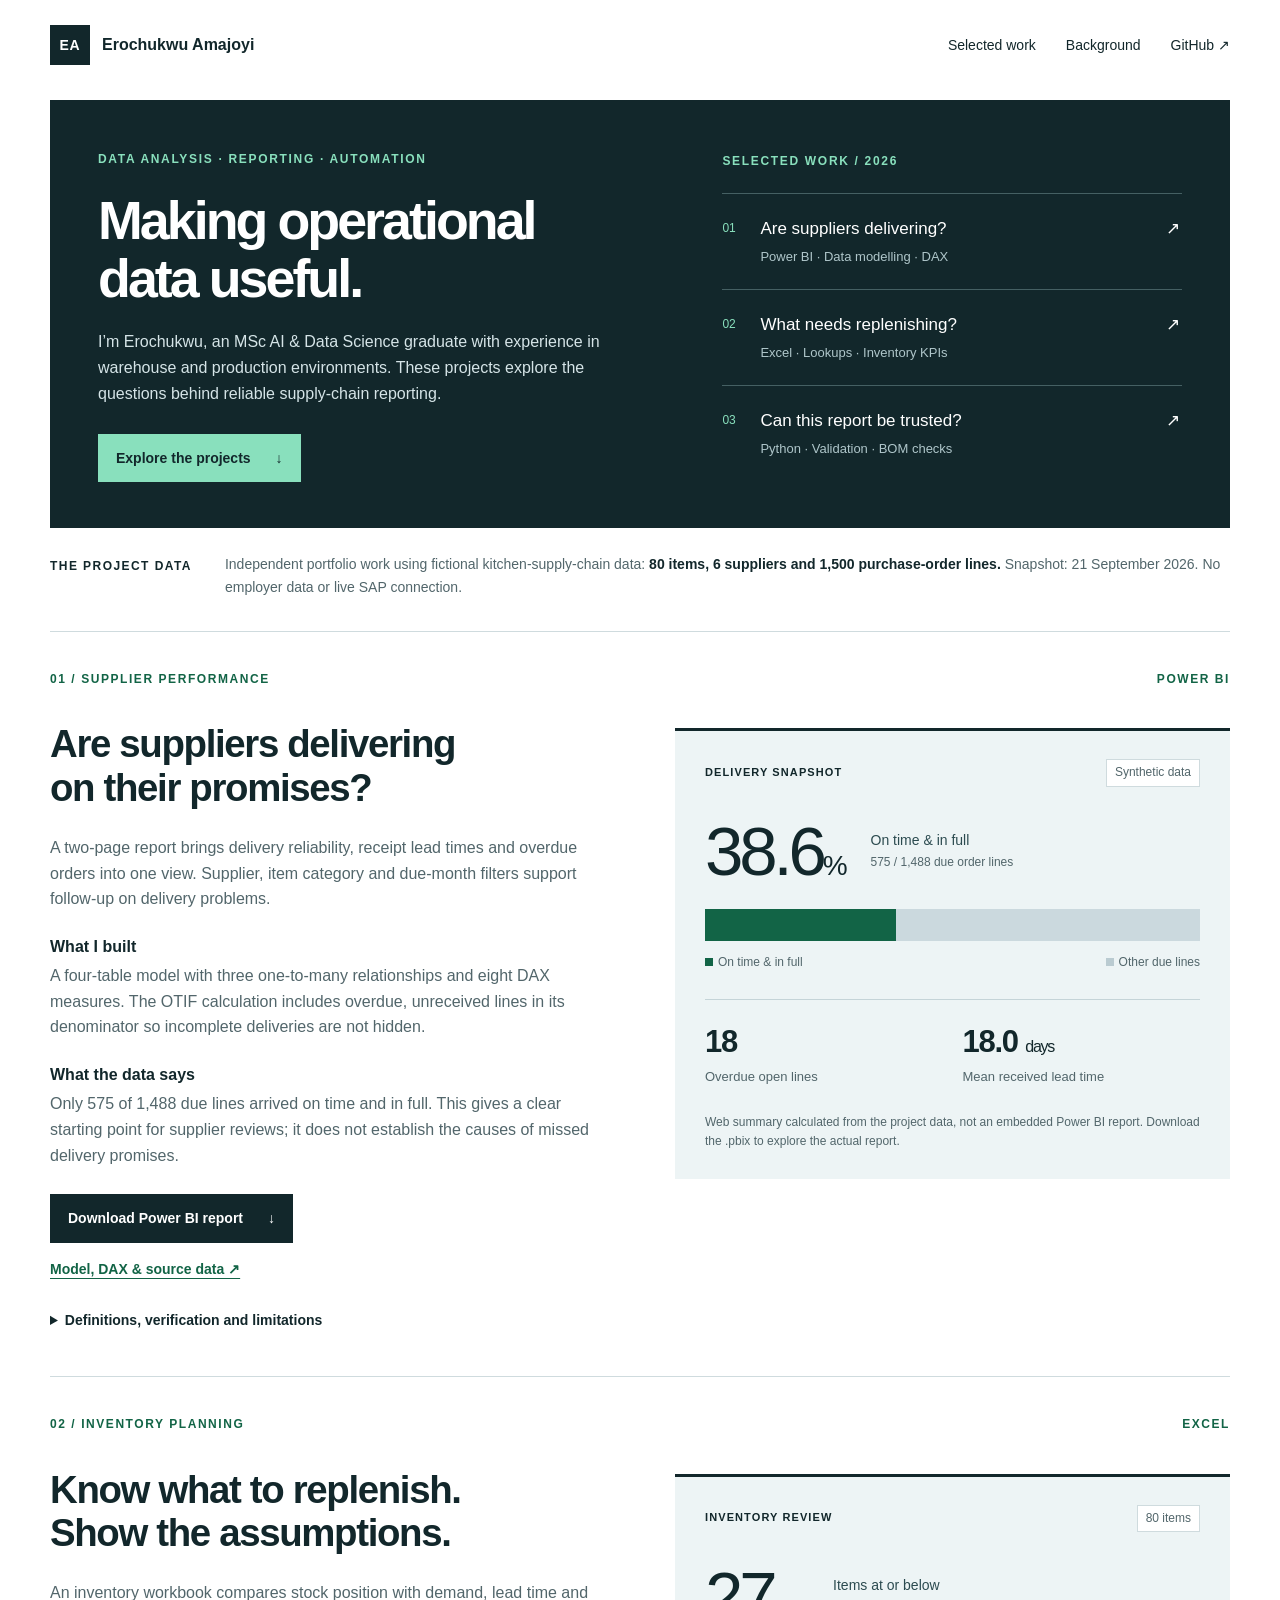
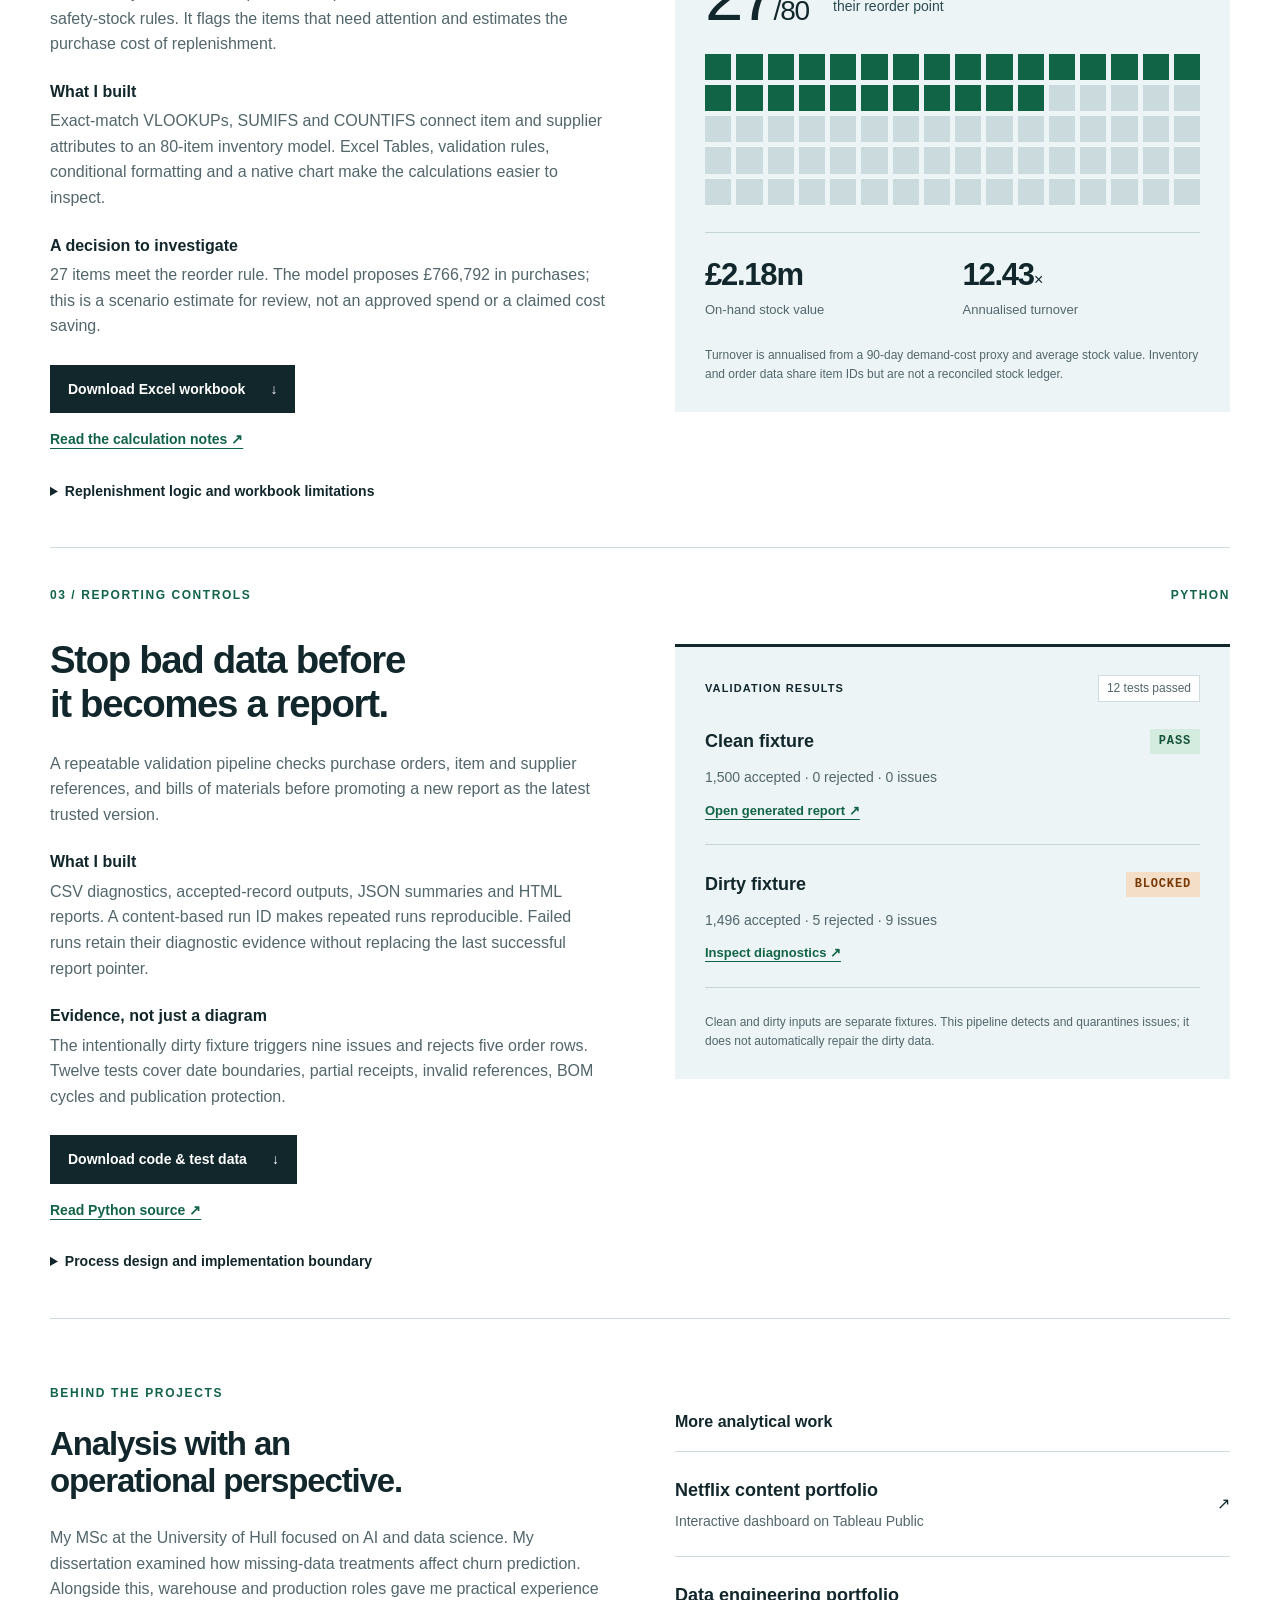
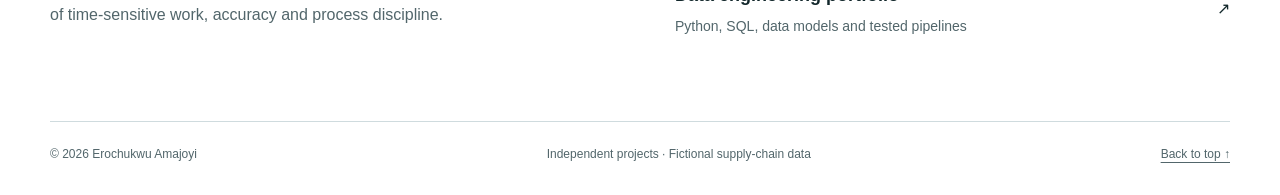
==== index.html @ 73934433 "Publish personal data and automation portfolio" ====
<!doctype html>
<html lang="en">
<head>
<meta charset="utf-8">
<meta name="viewport" content="width=device-width, initial-scale=1">
<title>Erochukwu Amajoyi | Data & Automation Portfolio</title>
<meta name="description" content="Supply-chain analytics projects by Erochukwu Amajoyi: Power BI supplier reporting, Excel inventory planning and tested Python data-quality automation.">
<meta name="theme-color" content="#12272b">
<link rel="icon" type="image/svg+xml" href="data:image/svg+xml,%3Csvg xmlns='http://www.w3.org/2000/svg' viewBox='0 0 32 32'%3E%3Crect width='32' height='32' rx='6' fill='%2312272b'/%3E%3Cpath d='M7 23V16h4v7zm7 0V10h4v13zm7 0V6h4v17z' fill='%2389e0bd'/%3E%3C/svg%3E">
<link rel="stylesheet" href="styles.css">
</head>
<body>
<a class="skip" href="#projects">Skip to projects</a>
<header class="masthead wrap">
  <a class="identity" href="#top" aria-label="Erochukwu Amajoyi home"><span class="monogram">EA</span><span>Erochukwu Amajoyi</span></a>
  <nav aria-label="Main navigation"><a href="#projects">Selected work</a><a href="#background">Background</a><a href="https://github.com/erochukwu-amajoyi/data-engineering-portfolio">GitHub ↗</a></nav>
</header>
<main id="top">
<section class="hero wrap" aria-labelledby="intro-title">
  <div class="hero-copy"><p class="eyebrow">DATA ANALYSIS · REPORTING · AUTOMATION</p>
    <h1 id="intro-title">Making operational<br>data useful.</h1>
    <p class="intro">I’m Erochukwu, an MSc AI &amp; Data Science graduate with experience in warehouse and production environments. These projects explore the questions behind reliable supply-chain reporting.</p>
    <a class="button light" href="#projects">Explore the projects <span aria-hidden="true">↓</span></a>
  </div>
  <aside class="index" aria-label="Portfolio project index">
    <p class="eyebrow">SELECTED WORK / 2026</p>
    <a href="#powerbi"><span class="index-no">01</span><span>Are suppliers delivering?<small>Power BI · Data modelling · DAX</small></span><span aria-hidden="true">↗</span></a>
    <a href="#excel"><span class="index-no">02</span><span>What needs replenishing?<small>Excel · Lookups · Inventory KPIs</small></span><span aria-hidden="true">↗</span></a>
    <a href="#automation"><span class="index-no">03</span><span>Can this report be trusted?<small>Python · Validation · BOM checks</small></span><span aria-hidden="true">↗</span></a>
  </aside>
</section>
<div class="context wrap"><span class="context-label">THE PROJECT DATA</span><p>Independent portfolio work using fictional kitchen-supply-chain data: <strong>80 items, 6 suppliers and 1,500 purchase-order lines.</strong> Snapshot: 21 September 2026. No employer data or live SAP connection.</p></div>
<div id="projects" class="projects wrap">
<section id="powerbi" class="project" aria-labelledby="powerbi-title">
  <div class="section-label"><span>01 / SUPPLIER PERFORMANCE</span><span>POWER BI</span></div>
  <div class="project-grid">
    <div class="project-copy"><h2 id="powerbi-title">Are suppliers delivering<br>on their promises?</h2>
      <p>A two-page report brings delivery reliability, receipt lead times and overdue orders into one view. Supplier, item category and due-month filters support follow-up on delivery problems.</p>
      <h3>What I built</h3><p>A four-table model with three one-to-many relationships and eight DAX measures. The OTIF calculation includes overdue, unreceived lines in its denominator so incomplete deliveries are not hidden.</p>
      <h3>What the data says</h3><p>Only 575 of 1,488 due lines arrived on time and in full. This gives a clear starting point for supplier reviews; it does not establish the causes of missed delivery promises.</p>
      <div class="actions"><a class="button" href="files/Supply_Chain_Performance.pbix" download>Download Power BI report <span>↓</span></a><a class="text-link" href="files/Supply_Chain_Portfolio.zip" download>Model, DAX &amp; source data ↗</a></div>
    </div>
    <div class="evidence-panel">
      <div class="panel-heading"><span class="eyebrow">DELIVERY SNAPSHOT</span><span class="tag">Synthetic data</span></div>
      <div class="main-stat"><strong>38.6<span>%</span></strong><span>On time &amp; in full<br><small>575 / 1,488 due order lines</small></span></div>
      <div class="ratio-bar" role="img" aria-label="575 on-time-in-full lines, 913 other due lines"><span></span></div>
      <div class="legend"><span><i></i>On time &amp; in full</span><span><i class="muted-swatch"></i>Other due lines</span></div>
      <div class="stat-row"><div><strong>18</strong><span>Overdue open lines</span></div><div><strong>18.0 <small>days</small></strong><span>Mean received lead time</span></div></div>
      <p class="panel-note">Web summary calculated from the project data, not an embedded Power BI report. Download the .pbix to explore the actual report.</p>
    </div>
  </div>
  <details><summary>Definitions, verification and limitations</summary><div class="detail-body"><p><strong>OTIF:</strong> order lines due by 21 September 2026, received by their due date, with received quantity at least the ordered quantity, divided by all lines due by that date. This is line-weighted, not value-weighted. The source assumes one receipt record per line.</p><p><strong>Verification:</strong> the supplied Windows validation record reports successful refresh, both report pages rendered, supplier selection and clearing, and the saved report with an embedded data model on 22 September 2026. This packaging review did not repeat native Power BI Desktop testing on the Mac.</p><p><strong>Refresh:</strong> the included PBIP source uses a local DataFolder parameter. Point it to the extracted clean-data folder before refreshing. There is no deployed Power BI Service report or scheduled cloud refresh.</p></div></details>
</section>
<section id="excel" class="project" aria-labelledby="excel-title">
  <div class="section-label"><span>02 / INVENTORY PLANNING</span><span>EXCEL</span></div>
  <div class="project-grid">
    <div class="project-copy"><h2 id="excel-title">Know what to replenish.<br>Show the assumptions.</h2>
      <p>An inventory workbook compares stock position with demand, lead time and safety-stock rules. It flags the items that need attention and estimates the purchase cost of replenishment.</p>
      <h3>What I built</h3><p>Exact-match VLOOKUPs, SUMIFS and COUNTIFS connect item and supplier attributes to an 80-item inventory model. Excel Tables, validation rules, conditional formatting and a native chart make the calculations easier to inspect.</p>
      <h3>A decision to investigate</h3><p>27 items meet the reorder rule. The model proposes £766,792 in purchases; this is a scenario estimate for review, not an approved spend or a claimed cost saving.</p>
      <div class="actions"><a class="button" href="files/Inventory_Health.xlsx" download>Download Excel workbook <span>↓</span></a><a class="text-link" href="files/project-readme.txt">Read the calculation notes ↗</a></div>
    </div>
    <div class="evidence-panel inventory-panel">
      <div class="panel-heading"><span class="eyebrow">INVENTORY REVIEW</span><span class="tag">80 items</span></div>
      <div class="main-stat"><strong>27<span>/80</span></strong><span>Items at or below<br>their reorder point</span></div>
      <div class="item-grid" role="img" aria-label="27 of 80 items meet the reorder rule"></div>
      <div class="stat-row"><div><strong>£2.18m</strong><span>On-hand stock value</span></div><div><strong>12.43<small>×</small></strong><span>Annualised turnover</span></div></div>
      <p class="panel-note">Turnover is annualised from a 90-day demand-cost proxy and average stock value. Inventory and order data share item IDs but are not a reconciled stock ledger.</p>
    </div>
  </div>
  <details><summary>Replenishment logic and workbook limitations</summary><div class="detail-body"><p>Stock position = on hand − allocated + on order. Daily demand = trailing 90-day demand ÷ 90. The reorder point covers lead time plus safety days; the target also covers the review cycle. An order is proposed only when stock position is at or below the reorder point.</p><p>The model does not include minimum order quantities, pack sizes, on-order arrival timing or seasonality. Formula summaries are used, not a verified native PivotTable. The workbook is designed for the supplied 80-item fixture; adding items requires extending dependent ranges and checking calculations. Cached formula values and chart structure were checked; native Excel recalculation was not verified during packaging.</p></div></details>
</section>
<section id="automation" class="project" aria-labelledby="automation-title">
  <div class="section-label"><span>03 / REPORTING CONTROLS</span><span>PYTHON</span></div>
  <div class="project-grid">
    <div class="project-copy"><h2 id="automation-title">Stop bad data before<br>it becomes a report.</h2>
      <p>A repeatable validation pipeline checks purchase orders, item and supplier references, and bills of materials before promoting a new report as the latest trusted version.</p>
      <h3>What I built</h3><p>CSV diagnostics, accepted-record outputs, JSON summaries and HTML reports. A content-based run ID makes repeated runs reproducible. Failed runs retain their diagnostic evidence without replacing the last successful report pointer.</p>
      <h3>Evidence, not just a diagram</h3><p>The intentionally dirty fixture triggers nine issues and rejects five order rows. Twelve tests cover date boundaries, partial receipts, invalid references, BOM cycles and publication protection.</p>
      <div class="actions"><a class="button" href="files/Supply_Chain_Portfolio.zip" download>Download code &amp; test data <span>↓</span></a><a class="text-link" href="files/pipeline.py">Read Python source ↗</a></div>
    </div>
    <div class="evidence-panel automation-panel">
      <div class="panel-heading"><span class="eyebrow">VALIDATION RESULTS</span><span class="tag">12 tests passed</span></div>
      <div class="run"><div><span class="run-title">Clean fixture</span><span class="status pass">PASS</span></div><p>1,500 accepted · 0 rejected · 0 issues</p><a href="files/clean-report.html">Open generated report ↗</a></div>
      <div class="run"><div><span class="run-title">Dirty fixture</span><span class="status blocked">BLOCKED</span></div><p>1,496 accepted · 5 rejected · 9 issues</p><a href="files/blocked-report.html">Inspect diagnostics ↗</a></div>
      <p class="panel-note">Clean and dirty inputs are separate fixtures. This pipeline detects and quarantines issues; it does not automatically repair the dirty data.</p>
    </div>
  </div>
  <details><summary>Process design and implementation boundary</summary><div class="detail-body"><p><strong>Manual process being modelled:</strong> export → copy and paste → reconcile → prepare report → email. The proposed workflow validates the export first, records failures, then makes successful outputs available for approved delivery.</p><p><strong>Implemented:</strong> a local Python pipeline, data checks and tests. <strong>Proposed:</strong> a Power Automate delivery flow. There is no live flow, scheduler, email integration or SAP connection, and no measured time-saving claim. ERP/MRP familiarity here means working with simulated purchase-order, item, supplier and BOM structures.</p><p>Run the tests after extracting the project: <code>python -m unittest discover -s 03_Automation -v</code>. See the project README for the clean and dirty pipeline commands.</p></div></details>
</section>
</div>
<section id="background" class="background wrap" aria-labelledby="background-title">
  <div><p class="eyebrow">BEHIND THE PROJECTS</p><h2 id="background-title">Analysis with an<br>operational perspective.</h2><p>My MSc at the University of Hull focused on AI and data science. My dissertation examined how missing-data treatments affect churn prediction. Alongside this, warehouse and production roles gave me practical experience of time-sensitive work, accuracy and process discipline.</p></div>
  <div class="more-work"><h3>More analytical work</h3><a href="https://public.tableau.com/app/profile/erochukwu.amajoyi/viz/NetflixPortfolioDashboard/NetflixContentPortfolio"><span><strong>Netflix content portfolio</strong><small>Interactive dashboard on Tableau Public</small></span><span aria-hidden="true">↗</span></a><a href="https://github.com/erochukwu-amajoyi/data-engineering-portfolio"><span><strong>Data engineering portfolio</strong><small>Python, SQL, data models and tested pipelines</small></span><span aria-hidden="true">↗</span></a></div>
</section>
</main>
<footer class="wrap"><span>© 2026 Erochukwu Amajoyi</span><span>Independent projects · Fictional supply-chain data</span><a href="#top">Back to top ↑</a></footer>
<script>const grid=document.querySelector('.item-grid');for(let i=0;i<80;i++){const cell=document.createElement('span');if(i<27)cell.className='reorder';grid.append(cell);}</script>
</body>
</html>
---- styles.css ----
:root{color-scheme:light;--ink:#12272b;--muted:#52666b;--green:#126446;--mint:#89e0bd;--line:#cfdbde;--pale:#edf4f5;--white:#fff}
*{box-sizing:border-box}html{scroll-behavior:smooth;scroll-padding-top:2rem}body{margin:0;color:var(--ink);font:16px/1.6 -apple-system,BlinkMacSystemFont,"Segoe UI",Arial,sans-serif;background:#fff}a{color:inherit;text-underline-offset:4px}a:hover{text-decoration-thickness:2px}a:focus-visible,summary:focus-visible{outline:3px solid #bd5c1e;outline-offset:5px}.wrap{width:min(1180px,calc(100% - 64px));margin-inline:auto}.skip{position:absolute;top:-100px;left:20px;background:#fff;padding:12px;z-index:20}.skip:focus{top:12px}.masthead{display:flex;align-items:center;justify-content:space-between;gap:24px;padding-block:25px}.identity{display:flex;align-items:center;gap:12px;font-weight:650;text-decoration:none}.monogram{display:grid;place-items:center;width:40px;height:40px;background:var(--ink);color:#fff;font-size:14px;letter-spacing:.05em}.masthead nav{display:flex;gap:30px;font-size:14px}.masthead nav a{text-decoration:none}.hero{display:grid;grid-template-columns:1.15fr 1fr;background:var(--ink);color:white;gap:40px;padding:50px 48px 46px;margin-top:10px}.eyebrow{font-size:12px;letter-spacing:.14em;font-weight:650;margin:0 0 22px}.hero .eyebrow{color:var(--mint)}h1{font-weight:550;letter-spacing:-.055em;font-size:clamp(38px,4.2vw,57px);line-height:1.08;margin:0 0 22px}h2{font-weight:550;font-size:clamp(29px,3vw,39px);line-height:1.14;letter-spacing:-.035em;margin:0 0 25px}h3{font-size:16px;line-height:1.4;margin:24px 0 5px}p{margin:0 0 16px}.intro{max-width:535px;color:#d5e4e7;margin-bottom:28px}.button{display:inline-flex;align-items:center;justify-content:space-between;gap:25px;background:var(--ink);color:#fff;border:1px solid var(--ink);padding:12px 17px;font-size:14px;font-weight:600;text-decoration:none}.button:hover{background:#245044}.button.light{background:var(--mint);border-color:var(--mint);color:var(--ink)}.button.light:hover{background:#b6f0d8}.index{align-self:center;padding-left:26px}.index a{display:grid;grid-template-columns:28px 1fr 16px;gap:10px;padding:21px 0;border-top:1px solid #456063;text-decoration:none;font-size:17px}.index small{display:block;color:#afc6ca;font-size:13px;margin-top:5px}.index-no{font-size:12px;color:var(--mint);margin-top:4px}.context{display:flex;gap:33px;padding:25px 0 33px;border-bottom:1px solid var(--line)}.context-label{font-size:12px;letter-spacing:.12em;white-space:nowrap;font-weight:700;padding-top:4px}.context p{font-size:14px;color:var(--muted);margin:0}.context strong{font-weight:600;color:var(--ink)}.project{padding:38px 0 45px;border-bottom:1px solid var(--line);scroll-margin-top:20px}.section-label{display:flex;justify-content:space-between;font-size:12px;font-weight:650;letter-spacing:.13em;color:var(--green);margin-bottom:33px}.project-grid{display:grid;grid-template-columns:1fr 1fr;gap:70px}.project-copy>p{color:var(--muted)}.actions{display:flex;align-items:flex-start;flex-direction:column;gap:15px;margin-top:26px}.text-link{font-size:14px;color:var(--green);font-weight:600}.evidence-panel{align-self:start;background:var(--pale);padding:28px 30px;margin-top:6px;border-top:3px solid var(--ink)}.panel-heading{display:flex;justify-content:space-between;align-items:center;gap:15px}.panel-heading .eyebrow{font-size:11px;letter-spacing:.1em;margin:0}.tag{font-size:12px;white-space:nowrap;background:#fff;border:1px solid var(--line);padding:3px 8px;color:var(--muted)}.main-stat{display:flex;align-items:center;gap:24px;margin:30px 0 23px}.main-stat>strong{font-size:69px;line-height:1;font-weight:500;letter-spacing:-.06em;white-space:nowrap}.main-stat>strong>span{font-size:28px;letter-spacing:-.04em}.main-stat>span{font-size:14px;line-height:1.5;color:#2c4b50}.main-stat small{font-size:12px;color:var(--muted)}.ratio-bar{height:32px;background:#cbd9de}.ratio-bar span{display:block;height:100%;width:38.64247311827957%;background:var(--green)}.legend{display:flex;justify-content:space-between;font-size:12px;gap:10px;margin-top:12px;color:var(--muted)}.legend i{display:inline-block;width:8px;height:8px;background:var(--green);margin-right:5px}.legend .muted-swatch{background:#bacbd1}.stat-row{display:grid;grid-template-columns:1fr 1fr;gap:20px;border-top:1px solid #c5d4d8;padding-top:23px;margin-top:27px}.stat-row strong{display:block;font-size:31px;line-height:1.2;font-weight:550;letter-spacing:-.04em}.stat-row strong small{font-size:16px;font-weight:450}.stat-row span{font-size:13px;color:var(--muted);display:block;margin-top:7px}.panel-note{font-size:12px;line-height:1.6;color:var(--muted);margin:25px 0 0}.item-grid{display:grid;grid-template-columns:repeat(16,1fr);gap:5px}.item-grid span{aspect-ratio:1;background:#cadadd}.item-grid span.reorder{background:var(--green)}details{margin-top:29px;font-size:14px;color:var(--muted)}summary{cursor:pointer;color:var(--ink);font-weight:600;width:fit-content}.detail-body{padding:18px 22px 0;border-left:2px solid var(--line);margin-top:15px;max-width:960px}.detail-body p:last-child{margin-bottom:0}.run{padding:25px 0 22px;border-bottom:1px solid #c5d4d8}.run>div{display:flex;align-items:center;justify-content:space-between;gap:12px}.run-title{font-size:18px;font-weight:600}.status{font:600 12px/1.6 ui-monospace,SFMono-Regular,Consolas,monospace;padding:3px 9px;letter-spacing:.07em}.pass{background:#d4ebdf;color:#15543a}.blocked{background:#f4dec8;color:#773905}.run p{font-size:14px;color:var(--muted);margin:10px 0 8px}.run a{font-size:13px;font-weight:600;color:var(--green)}code{font:13px/1.6 ui-monospace,SFMono-Regular,Consolas,monospace;overflow-wrap:anywhere}.background{display:grid;grid-template-columns:1fr 1fr;gap:70px;padding-top:65px;padding-bottom:60px}.background h2{font-size:33px}.background p:not(.eyebrow){color:var(--muted)}.background .eyebrow{color:var(--green)}.more-work{padding-top:27px}.more-work h3{margin:0 0 18px}.more-work a{display:flex;align-items:center;justify-content:space-between;gap:20px;border-top:1px solid var(--line);padding:24px 0;text-decoration:none}.more-work strong{font-size:18px;font-weight:600}.more-work small{display:block;font-size:14px;color:var(--muted);margin-top:5px}footer{border-top:1px solid var(--line);padding:23px 0 30px;display:flex;justify-content:space-between;gap:18px;font-size:12px;color:var(--muted)}
@media(max-width:1000px){.hero{padding:36px 30px;gap:28px}.index{padding-left:0}.project-grid,.background{gap:35px}.evidence-panel{padding:24px}.main-stat{gap:16px;flex-wrap:wrap}.main-stat>strong{font-size:62px}.panel-heading{flex-wrap:wrap}}
@media(max-width:720px){.wrap{width:calc(100% - 36px)}.masthead{padding-block:18px;flex-wrap:wrap}.masthead nav{gap:23px;font-size:13px}.hero{grid-template-columns:1fr;padding:31px 24px;gap:35px}.hero h1{font-size:42px}.index a{padding:18px 0}.context{display:block;padding:23px 0}.context-label{display:block;margin-bottom:10px}.project{padding-block:29px 34px}.section-label{font-size:10px;margin-bottom:25px;gap:15px}.project-grid,.background{grid-template-columns:1fr;gap:30px}.project h2{font-size:34px}.evidence-panel{margin-top:0;padding:25px}.main-stat{flex-wrap:nowrap;gap:20px}.main-stat>strong{font-size:61px}.main-stat>span{font-size:13px}.panel-heading .eyebrow{font-size:10px}.background{padding-block:40px;gap:12px}.more-work{padding-top:0}.background h2{font-size:31px}footer{flex-direction:column;gap:10px}.legend{font-size:11px}.button{max-width:100%}.item-grid{gap:4px}}
@media(prefers-reduced-motion:reduce){html{scroll-behavior:auto}}
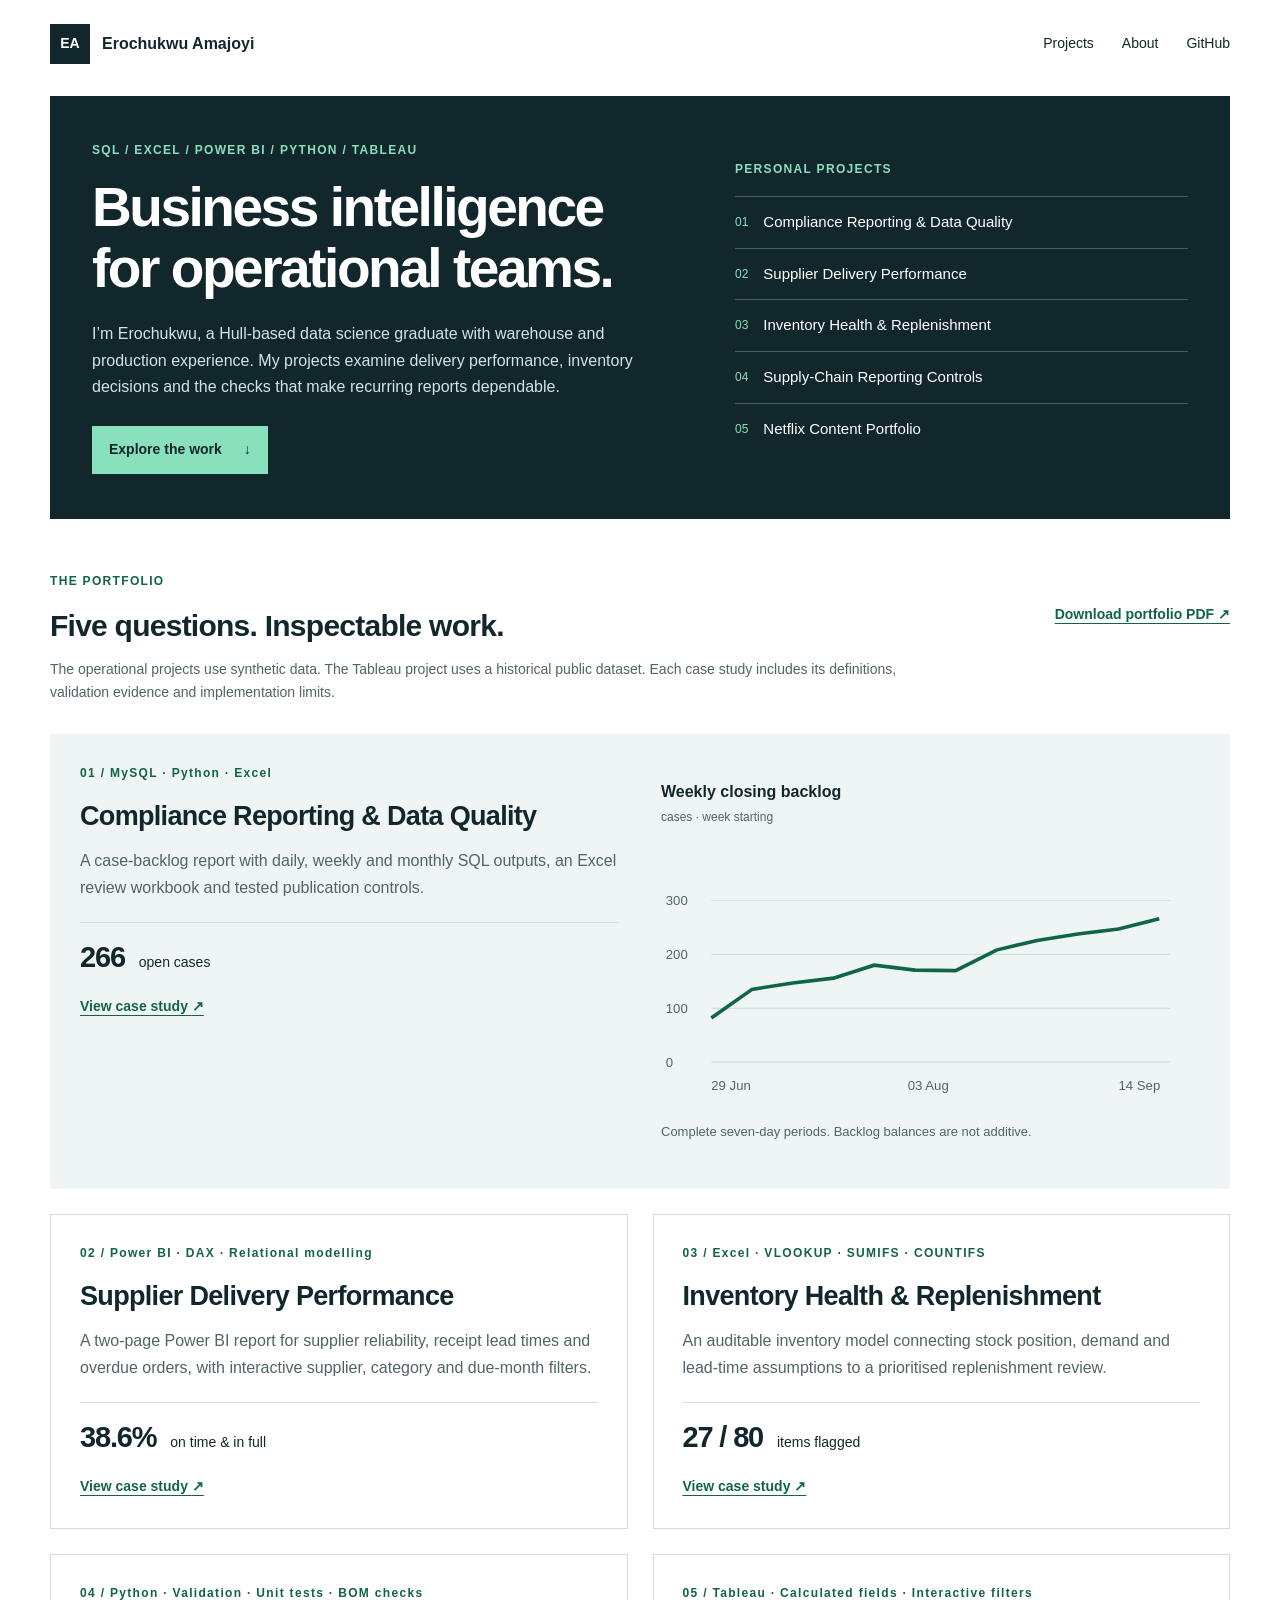
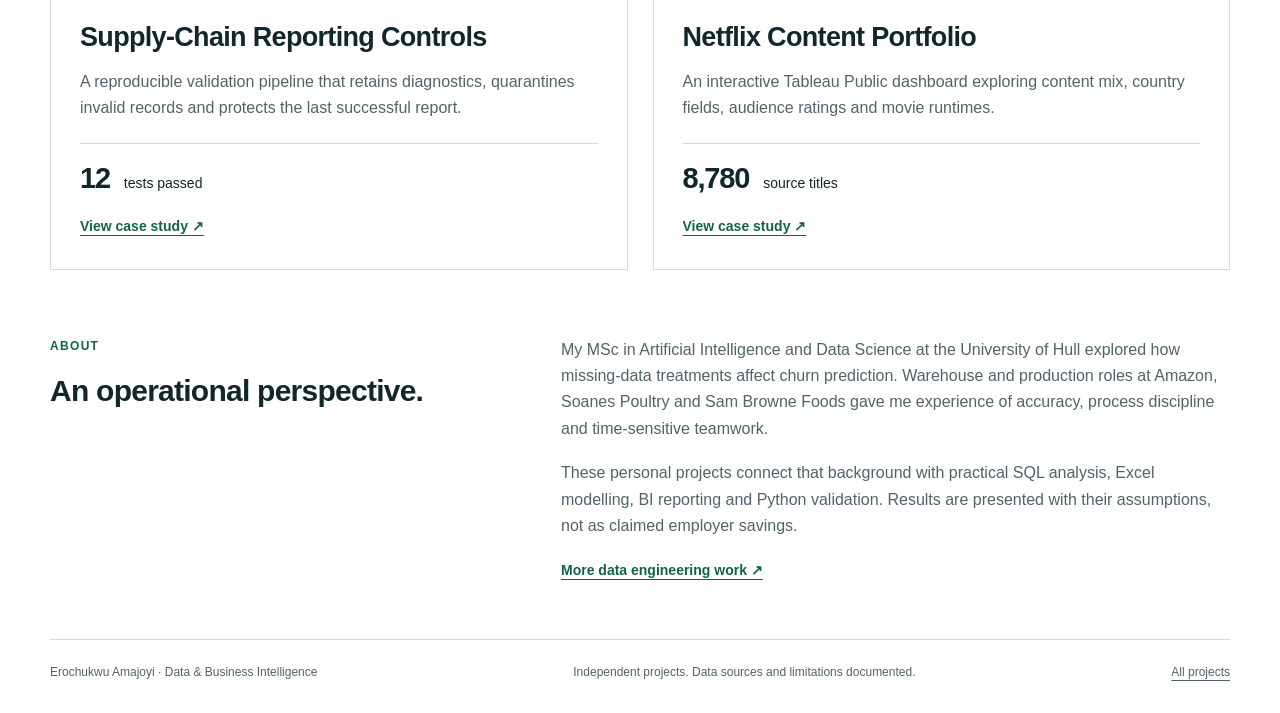
==== commit 7a19723a: "Publish polished BI case studies and verified project downloads" ====
--- a/index.html
+++ b/index.html
@@ -1,100 +1 @@
-<!doctype html>
-<html lang="en">
-<head>
-<meta charset="utf-8">
-<meta name="viewport" content="width=device-width, initial-scale=1">
-<title>Erochukwu Amajoyi | Data & Automation Portfolio</title>
-<meta name="description" content="Supply-chain analytics projects by Erochukwu Amajoyi: Power BI supplier reporting, Excel inventory planning and tested Python data-quality automation.">
-<meta name="theme-color" content="#12272b">
-<link rel="icon" type="image/svg+xml" href="data:image/svg+xml,%3Csvg xmlns='http://www.w3.org/2000/svg' viewBox='0 0 32 32'%3E%3Crect width='32' height='32' rx='6' fill='%2312272b'/%3E%3Cpath d='M7 23V16h4v7zm7 0V10h4v13zm7 0V6h4v17z' fill='%2389e0bd'/%3E%3C/svg%3E">
-<link rel="stylesheet" href="styles.css">
-</head>
-<body>
-<a class="skip" href="#projects">Skip to projects</a>
-<header class="masthead wrap">
-  <a class="identity" href="#top" aria-label="Erochukwu Amajoyi home"><span class="monogram">EA</span><span>Erochukwu Amajoyi</span></a>
-  <nav aria-label="Main navigation"><a href="#projects">Selected work</a><a href="#background">Background</a><a href="https://github.com/erochukwu-amajoyi/data-engineering-portfolio">GitHub ↗</a></nav>
-</header>
-<main id="top">
-<section class="hero wrap" aria-labelledby="intro-title">
-  <div class="hero-copy"><p class="eyebrow">DATA ANALYSIS · REPORTING · AUTOMATION</p>
-    <h1 id="intro-title">Making operational<br>data useful.</h1>
-    <p class="intro">I’m Erochukwu, an MSc AI &amp; Data Science graduate with experience in warehouse and production environments. These projects explore the questions behind reliable supply-chain reporting.</p>
-    <a class="button light" href="#projects">Explore the projects <span aria-hidden="true">↓</span></a>
-  </div>
-  <aside class="index" aria-label="Portfolio project index">
-    <p class="eyebrow">SELECTED WORK / 2026</p>
-    <a href="#powerbi"><span class="index-no">01</span><span>Are suppliers delivering?<small>Power BI · Data modelling · DAX</small></span><span aria-hidden="true">↗</span></a>
-    <a href="#excel"><span class="index-no">02</span><span>What needs replenishing?<small>Excel · Lookups · Inventory KPIs</small></span><span aria-hidden="true">↗</span></a>
-    <a href="#automation"><span class="index-no">03</span><span>Can this report be trusted?<small>Python · Validation · BOM checks</small></span><span aria-hidden="true">↗</span></a>
-  </aside>
-</section>
-<div class="context wrap"><span class="context-label">THE PROJECT DATA</span><p>Independent portfolio work using fictional kitchen-supply-chain data: <strong>80 items, 6 suppliers and 1,500 purchase-order lines.</strong> Snapshot: 21 September 2026. No employer data or live SAP connection.</p></div>
-<div id="projects" class="projects wrap">
-<section id="powerbi" class="project" aria-labelledby="powerbi-title">
-  <div class="section-label"><span>01 / SUPPLIER PERFORMANCE</span><span>POWER BI</span></div>
-  <div class="project-grid">
-    <div class="project-copy"><h2 id="powerbi-title">Are suppliers delivering<br>on their promises?</h2>
-      <p>A two-page report brings delivery reliability, receipt lead times and overdue orders into one view. Supplier, item category and due-month filters support follow-up on delivery problems.</p>
-      <h3>What I built</h3><p>A four-table model with three one-to-many relationships and eight DAX measures. The OTIF calculation includes overdue, unreceived lines in its denominator so incomplete deliveries are not hidden.</p>
-      <h3>What the data says</h3><p>Only 575 of 1,488 due lines arrived on time and in full. This gives a clear starting point for supplier reviews; it does not establish the causes of missed delivery promises.</p>
-      <div class="actions"><a class="button" href="files/Supply_Chain_Performance.pbix" download>Download Power BI report <span>↓</span></a><a class="text-link" href="files/Supply_Chain_Portfolio.zip" download>Model, DAX &amp; source data ↗</a></div>
-    </div>
-    <div class="evidence-panel">
-      <div class="panel-heading"><span class="eyebrow">DELIVERY SNAPSHOT</span><span class="tag">Synthetic data</span></div>
-      <div class="main-stat"><strong>38.6<span>%</span></strong><span>On time &amp; in full<br><small>575 / 1,488 due order lines</small></span></div>
-      <div class="ratio-bar" role="img" aria-label="575 on-time-in-full lines, 913 other due lines"><span></span></div>
-      <div class="legend"><span><i></i>On time &amp; in full</span><span><i class="muted-swatch"></i>Other due lines</span></div>
-      <div class="stat-row"><div><strong>18</strong><span>Overdue open lines</span></div><div><strong>18.0 <small>days</small></strong><span>Mean received lead time</span></div></div>
-      <p class="panel-note">Web summary calculated from the project data, not an embedded Power BI report. Download the .pbix to explore the actual report.</p>
-    </div>
-  </div>
-  <details><summary>Definitions, verification and limitations</summary><div class="detail-body"><p><strong>OTIF:</strong> order lines due by 21 September 2026, received by their due date, with received quantity at least the ordered quantity, divided by all lines due by that date. This is line-weighted, not value-weighted. The source assumes one receipt record per line.</p><p><strong>Verification:</strong> the supplied Windows validation record reports successful refresh, both report pages rendered, supplier selection and clearing, and the saved report with an embedded data model on 22 September 2026. This packaging review did not repeat native Power BI Desktop testing on the Mac.</p><p><strong>Refresh:</strong> the included PBIP source uses a local DataFolder parameter. Point it to the extracted clean-data folder before refreshing. There is no deployed Power BI Service report or scheduled cloud refresh.</p></div></details>
-</section>
-<section id="excel" class="project" aria-labelledby="excel-title">
-  <div class="section-label"><span>02 / INVENTORY PLANNING</span><span>EXCEL</span></div>
-  <div class="project-grid">
-    <div class="project-copy"><h2 id="excel-title">Know what to replenish.<br>Show the assumptions.</h2>
-      <p>An inventory workbook compares stock position with demand, lead time and safety-stock rules. It flags the items that need attention and estimates the purchase cost of replenishment.</p>
-      <h3>What I built</h3><p>Exact-match VLOOKUPs, SUMIFS and COUNTIFS connect item and supplier attributes to an 80-item inventory model. Excel Tables, validation rules, conditional formatting and a native chart make the calculations easier to inspect.</p>
-      <h3>A decision to investigate</h3><p>27 items meet the reorder rule. The model proposes £766,792 in purchases; this is a scenario estimate for review, not an approved spend or a claimed cost saving.</p>
-      <div class="actions"><a class="button" href="files/Inventory_Health.xlsx" download>Download Excel workbook <span>↓</span></a><a class="text-link" href="files/project-readme.txt">Read the calculation notes ↗</a></div>
-    </div>
-    <div class="evidence-panel inventory-panel">
-      <div class="panel-heading"><span class="eyebrow">INVENTORY REVIEW</span><span class="tag">80 items</span></div>
-      <div class="main-stat"><strong>27<span>/80</span></strong><span>Items at or below<br>their reorder point</span></div>
-      <div class="item-grid" role="img" aria-label="27 of 80 items meet the reorder rule"></div>
-      <div class="stat-row"><div><strong>£2.18m</strong><span>On-hand stock value</span></div><div><strong>12.43<small>×</small></strong><span>Annualised turnover</span></div></div>
-      <p class="panel-note">Turnover is annualised from a 90-day demand-cost proxy and average stock value. Inventory and order data share item IDs but are not a reconciled stock ledger.</p>
-    </div>
-  </div>
-  <details><summary>Replenishment logic and workbook limitations</summary><div class="detail-body"><p>Stock position = on hand − allocated + on order. Daily demand = trailing 90-day demand ÷ 90. The reorder point covers lead time plus safety days; the target also covers the review cycle. An order is proposed only when stock position is at or below the reorder point.</p><p>The model does not include minimum order quantities, pack sizes, on-order arrival timing or seasonality. Formula summaries are used, not a verified native PivotTable. The workbook is designed for the supplied 80-item fixture; adding items requires extending dependent ranges and checking calculations. Cached formula values and chart structure were checked; native Excel recalculation was not verified during packaging.</p></div></details>
-</section>
-<section id="automation" class="project" aria-labelledby="automation-title">
-  <div class="section-label"><span>03 / REPORTING CONTROLS</span><span>PYTHON</span></div>
-  <div class="project-grid">
-    <div class="project-copy"><h2 id="automation-title">Stop bad data before<br>it becomes a report.</h2>
-      <p>A repeatable validation pipeline checks purchase orders, item and supplier references, and bills of materials before promoting a new report as the latest trusted version.</p>
-      <h3>What I built</h3><p>CSV diagnostics, accepted-record outputs, JSON summaries and HTML reports. A content-based run ID makes repeated runs reproducible. Failed runs retain their diagnostic evidence without replacing the last successful report pointer.</p>
-      <h3>Evidence, not just a diagram</h3><p>The intentionally dirty fixture triggers nine issues and rejects five order rows. Twelve tests cover date boundaries, partial receipts, invalid references, BOM cycles and publication protection.</p>
-      <div class="actions"><a class="button" href="files/Supply_Chain_Portfolio.zip" download>Download code &amp; test data <span>↓</span></a><a class="text-link" href="files/pipeline.py">Read Python source ↗</a></div>
-    </div>
-    <div class="evidence-panel automation-panel">
-      <div class="panel-heading"><span class="eyebrow">VALIDATION RESULTS</span><span class="tag">12 tests passed</span></div>
-      <div class="run"><div><span class="run-title">Clean fixture</span><span class="status pass">PASS</span></div><p>1,500 accepted · 0 rejected · 0 issues</p><a href="files/clean-report.html">Open generated report ↗</a></div>
-      <div class="run"><div><span class="run-title">Dirty fixture</span><span class="status blocked">BLOCKED</span></div><p>1,496 accepted · 5 rejected · 9 issues</p><a href="files/blocked-report.html">Inspect diagnostics ↗</a></div>
-      <p class="panel-note">Clean and dirty inputs are separate fixtures. This pipeline detects and quarantines issues; it does not automatically repair the dirty data.</p>
-    </div>
-  </div>
-  <details><summary>Process design and implementation boundary</summary><div class="detail-body"><p><strong>Manual process being modelled:</strong> export → copy and paste → reconcile → prepare report → email. The proposed workflow validates the export first, records failures, then makes successful outputs available for approved delivery.</p><p><strong>Implemented:</strong> a local Python pipeline, data checks and tests. <strong>Proposed:</strong> a Power Automate delivery flow. There is no live flow, scheduler, email integration or SAP connection, and no measured time-saving claim. ERP/MRP familiarity here means working with simulated purchase-order, item, supplier and BOM structures.</p><p>Run the tests after extracting the project: <code>python -m unittest discover -s 03_Automation -v</code>. See the project README for the clean and dirty pipeline commands.</p></div></details>
-</section>
-</div>
-<section id="background" class="background wrap" aria-labelledby="background-title">
-  <div><p class="eyebrow">BEHIND THE PROJECTS</p><h2 id="background-title">Analysis with an<br>operational perspective.</h2><p>My MSc at the University of Hull focused on AI and data science. My dissertation examined how missing-data treatments affect churn prediction. Alongside this, warehouse and production roles gave me practical experience of time-sensitive work, accuracy and process discipline.</p></div>
-  <div class="more-work"><h3>More analytical work</h3><a href="https://public.tableau.com/app/profile/erochukwu.amajoyi/viz/NetflixPortfolioDashboard/NetflixContentPortfolio"><span><strong>Netflix content portfolio</strong><small>Interactive dashboard on Tableau Public</small></span><span aria-hidden="true">↗</span></a><a href="https://github.com/erochukwu-amajoyi/data-engineering-portfolio"><span><strong>Data engineering portfolio</strong><small>Python, SQL, data models and tested pipelines</small></span><span aria-hidden="true">↗</span></a></div>
-</section>
-</main>
-<footer class="wrap"><span>© 2026 Erochukwu Amajoyi</span><span>Independent projects · Fictional supply-chain data</span><a href="#top">Back to top ↑</a></footer>
-<script>const grid=document.querySelector('.item-grid');for(let i=0;i<80;i++){const cell=document.createElement('span');if(i<27)cell.className='reorder';grid.append(cell);}</script>
-</body>
-</html>
+<!doctype html><html lang="en"><head><meta charset="utf-8"><meta name="viewport" content="width=device-width,initial-scale=1"><title>Data &amp; Business Intelligence Portfolio | Erochukwu Amajoyi</title><meta name="description" content="Five analytical case studies covering MySQL compliance reporting, Power BI supplier performance, Excel inventory planning, Python validation and Tableau."><meta name="theme-color" content="#12272b"><link rel="canonical" href="https://erochukwu-amajoyi.github.io/"><link rel="icon" type="image/svg+xml" href="data:image/svg+xml,%3Csvg xmlns='http://www.w3.org/2000/svg' viewBox='0 0 32 32'%3E%3Crect width='32' height='32' rx='6' fill='%2312272b'/%3E%3Cpath d='M7 23V16h4v7zm7 0V10h4v13zm7 0V6h4v17z' fill='%2389e0bd'/%3E%3C/svg%3E"><link rel="stylesheet" href="styles.css?v=20260927-2"></head><body><a class="skip" href="#main">Skip to content</a><header class="wrap masthead"><a class="identity" href="index.html"><span class="monogram">EA</span>Erochukwu Amajoyi</a><nav aria-label="Main navigation"><a href="index.html#projects">Projects</a><a href="index.html#background">About</a><a href="https://github.com/erochukwu-amajoyi/erochukwu-amajoyi.github.io">GitHub</a></nav></header><main id="main"><section class="wrap hero"><div><p class="eyebrow">SQL / EXCEL / POWER BI / PYTHON / TABLEAU</p><h1>Business intelligence<br>for operational teams.</h1><p class="intro">I’m Erochukwu, a Hull-based data science graduate with warehouse and production experience. My projects examine delivery performance, inventory decisions and the checks that make recurring reports dependable.</p><a class="button light" href="#projects">Explore the work <span aria-hidden="true">↓</span></a></div><aside class="hero-index" aria-label="Project index"><p class="eyebrow">PERSONAL PROJECTS</p><a href="projects/compliance-reporting.html"><span>01</span>Compliance Reporting &amp; Data Quality</a><a href="projects/supplier-performance.html"><span>02</span>Supplier Delivery Performance</a><a href="projects/inventory-planning.html"><span>03</span>Inventory Health &amp; Replenishment</a><a href="projects/reporting-automation.html"><span>04</span>Supply-Chain Reporting Controls</a><a href="projects/netflix-catalogue.html"><span>05</span>Netflix Content Portfolio</a></aside></section><section class="wrap work" id="projects"><div class="section-top"><div><p class="eyebrow">THE PORTFOLIO</p><h2>Five questions. Inspectable work.</h2></div><a class="text-link" href="files/Data_Analytics_Project_Portfolio.pdf">Download portfolio PDF ↗</a></div><p class="scope">The operational projects use synthetic data. The Tableau project uses a historical public dataset. Each case study includes its definitions, validation evidence and implementation limits.</p><div class="project-cards"><article class="project-card featured" id="compliance"><div class="card-copy"><p class="eyebrow">01 / MySQL · Python · Excel</p><h2><a href="projects/compliance-reporting.html">Compliance Reporting &amp; Data Quality</a></h2><p>A case-backlog report with daily, weekly and monthly SQL outputs, an Excel review workbook and tested publication controls.</p><p class="card-result"><strong>266</strong> open cases</p><a class="text-link" href="projects/compliance-reporting.html">View case study <span aria-hidden="true">↗</span></a></div><figure class="chart"><figcaption>Weekly closing backlog <span>cases · week starting</span></figcaption><svg viewBox="0 0 450 210" role="img" aria-label="Weekly closing backlog rises from 82 to 266 cases across 12 weeks."><line x1="42" x2="425" y1="178.0" y2="178.0" stroke="#d2e0e0"/><text x="4" y="182.0">0</text><line x1="42" x2="425" y1="133.0" y2="133.0" stroke="#d2e0e0"/><text x="4" y="137.0">100</text><line x1="42" x2="425" y1="88.0" y2="88.0" stroke="#d2e0e0"/><text x="4" y="92.0">200</text><line x1="42" x2="425" y1="43.0" y2="43.0" stroke="#d2e0e0"/><text x="4" y="47.0">300</text><polyline points="42,141.1 76,117.2 110,111.8 144,107.8 178,97.0 212,101.1 246,101.5 280,84.4 314,76.3 348,70.9 382,66.8 416,58.3" fill="none" stroke="#126446" stroke-width="3"/><text x="42" y="201">29 Jun</text><text x="206" y="201">03 Aug</text><text x="382" y="201">14 Sep</text></svg><p>Complete seven-day periods. Backlog balances are not additive.</p></figure></article><article class="project-card " id="powerbi"><div class="card-copy"><p class="eyebrow">02 / Power BI · DAX · Relational modelling</p><h2><a href="projects/supplier-performance.html">Supplier Delivery Performance</a></h2><p>A two-page Power BI report for supplier reliability, receipt lead times and overdue orders, with interactive supplier, category and due-month filters.</p><p class="card-result"><strong>38.6%</strong> on time &amp; in full</p><a class="text-link" href="projects/supplier-performance.html">View case study <span aria-hidden="true">↗</span></a></div></article><article class="project-card " id="excel"><div class="card-copy"><p class="eyebrow">03 / Excel · VLOOKUP · SUMIFS · COUNTIFS</p><h2><a href="projects/inventory-planning.html">Inventory Health &amp; Replenishment</a></h2><p>An auditable inventory model connecting stock position, demand and lead-time assumptions to a prioritised replenishment review.</p><p class="card-result"><strong>27 / 80</strong> items flagged</p><a class="text-link" href="projects/inventory-planning.html">View case study <span aria-hidden="true">↗</span></a></div></article><article class="project-card " id="automation"><div class="card-copy"><p class="eyebrow">04 / Python · Validation · Unit tests · BOM checks</p><h2><a href="projects/reporting-automation.html">Supply-Chain Reporting Controls</a></h2><p>A reproducible validation pipeline that retains diagnostics, quarantines invalid records and protects the last successful report.</p><p class="card-result"><strong>12</strong> tests passed</p><a class="text-link" href="projects/reporting-automation.html">View case study <span aria-hidden="true">↗</span></a></div></article><article class="project-card " id="tableau"><div class="card-copy"><p class="eyebrow">05 / Tableau · Calculated fields · Interactive filters</p><h2><a href="projects/netflix-catalogue.html">Netflix Content Portfolio</a></h2><p>An interactive Tableau Public dashboard exploring content mix, country fields, audience ratings and movie runtimes.</p><p class="card-result"><strong>8,780</strong> source titles</p><a class="text-link" href="projects/netflix-catalogue.html">View case study <span aria-hidden="true">↗</span></a></div></article></div></section><section id="background" class="wrap background"><div><p class="eyebrow">ABOUT</p><h2>An operational perspective.</h2></div><div><p>My MSc in Artificial Intelligence and Data Science at the University of Hull explored how missing-data treatments affect churn prediction. Warehouse and production roles at Amazon, Soanes Poultry and Sam Browne Foods gave me experience of accuracy, process discipline and time-sensitive teamwork.</p><p>These personal projects connect that background with practical SQL analysis, Excel modelling, BI reporting and Python validation. Results are presented with their assumptions, not as claimed employer savings.</p><a class="text-link" href="https://github.com/erochukwu-amajoyi/data-engineering-portfolio">More data engineering work ↗</a></div></section></main><footer class="wrap"><span>Erochukwu Amajoyi · Data &amp; Business Intelligence</span><span>Independent projects. Data sources and limitations documented.</span><a href="index.html#projects">All projects</a></footer></body></html>
--- a/styles.css
+++ b/styles.css
@@ -1,5 +1,6 @@
-:root{color-scheme:light;--ink:#12272b;--muted:#52666b;--green:#126446;--mint:#89e0bd;--line:#cfdbde;--pale:#edf4f5;--white:#fff}
-*{box-sizing:border-box}html{scroll-behavior:smooth;scroll-padding-top:2rem}body{margin:0;color:var(--ink);font:16px/1.6 -apple-system,BlinkMacSystemFont,"Segoe UI",Arial,sans-serif;background:#fff}a{color:inherit;text-underline-offset:4px}a:hover{text-decoration-thickness:2px}a:focus-visible,summary:focus-visible{outline:3px solid #bd5c1e;outline-offset:5px}.wrap{width:min(1180px,calc(100% - 64px));margin-inline:auto}.skip{position:absolute;top:-100px;left:20px;background:#fff;padding:12px;z-index:20}.skip:focus{top:12px}.masthead{display:flex;align-items:center;justify-content:space-between;gap:24px;padding-block:25px}.identity{display:flex;align-items:center;gap:12px;font-weight:650;text-decoration:none}.monogram{display:grid;place-items:center;width:40px;height:40px;background:var(--ink);color:#fff;font-size:14px;letter-spacing:.05em}.masthead nav{display:flex;gap:30px;font-size:14px}.masthead nav a{text-decoration:none}.hero{display:grid;grid-template-columns:1.15fr 1fr;background:var(--ink);color:white;gap:40px;padding:50px 48px 46px;margin-top:10px}.eyebrow{font-size:12px;letter-spacing:.14em;font-weight:650;margin:0 0 22px}.hero .eyebrow{color:var(--mint)}h1{font-weight:550;letter-spacing:-.055em;font-size:clamp(38px,4.2vw,57px);line-height:1.08;margin:0 0 22px}h2{font-weight:550;font-size:clamp(29px,3vw,39px);line-height:1.14;letter-spacing:-.035em;margin:0 0 25px}h3{font-size:16px;line-height:1.4;margin:24px 0 5px}p{margin:0 0 16px}.intro{max-width:535px;color:#d5e4e7;margin-bottom:28px}.button{display:inline-flex;align-items:center;justify-content:space-between;gap:25px;background:var(--ink);color:#fff;border:1px solid var(--ink);padding:12px 17px;font-size:14px;font-weight:600;text-decoration:none}.button:hover{background:#245044}.button.light{background:var(--mint);border-color:var(--mint);color:var(--ink)}.button.light:hover{background:#b6f0d8}.index{align-self:center;padding-left:26px}.index a{display:grid;grid-template-columns:28px 1fr 16px;gap:10px;padding:21px 0;border-top:1px solid #456063;text-decoration:none;font-size:17px}.index small{display:block;color:#afc6ca;font-size:13px;margin-top:5px}.index-no{font-size:12px;color:var(--mint);margin-top:4px}.context{display:flex;gap:33px;padding:25px 0 33px;border-bottom:1px solid var(--line)}.context-label{font-size:12px;letter-spacing:.12em;white-space:nowrap;font-weight:700;padding-top:4px}.context p{font-size:14px;color:var(--muted);margin:0}.context strong{font-weight:600;color:var(--ink)}.project{padding:38px 0 45px;border-bottom:1px solid var(--line);scroll-margin-top:20px}.section-label{display:flex;justify-content:space-between;font-size:12px;font-weight:650;letter-spacing:.13em;color:var(--green);margin-bottom:33px}.project-grid{display:grid;grid-template-columns:1fr 1fr;gap:70px}.project-copy>p{color:var(--muted)}.actions{display:flex;align-items:flex-start;flex-direction:column;gap:15px;margin-top:26px}.text-link{font-size:14px;color:var(--green);font-weight:600}.evidence-panel{align-self:start;background:var(--pale);padding:28px 30px;margin-top:6px;border-top:3px solid var(--ink)}.panel-heading{display:flex;justify-content:space-between;align-items:center;gap:15px}.panel-heading .eyebrow{font-size:11px;letter-spacing:.1em;margin:0}.tag{font-size:12px;white-space:nowrap;background:#fff;border:1px solid var(--line);padding:3px 8px;color:var(--muted)}.main-stat{display:flex;align-items:center;gap:24px;margin:30px 0 23px}.main-stat>strong{font-size:69px;line-height:1;font-weight:500;letter-spacing:-.06em;white-space:nowrap}.main-stat>strong>span{font-size:28px;letter-spacing:-.04em}.main-stat>span{font-size:14px;line-height:1.5;color:#2c4b50}.main-stat small{font-size:12px;color:var(--muted)}.ratio-bar{height:32px;background:#cbd9de}.ratio-bar span{display:block;height:100%;width:38.64247311827957%;background:var(--green)}.legend{display:flex;justify-content:space-between;font-size:12px;gap:10px;margin-top:12px;color:var(--muted)}.legend i{display:inline-block;width:8px;height:8px;background:var(--green);margin-right:5px}.legend .muted-swatch{background:#bacbd1}.stat-row{display:grid;grid-template-columns:1fr 1fr;gap:20px;border-top:1px solid #c5d4d8;padding-top:23px;margin-top:27px}.stat-row strong{display:block;font-size:31px;line-height:1.2;font-weight:550;letter-spacing:-.04em}.stat-row strong small{font-size:16px;font-weight:450}.stat-row span{font-size:13px;color:var(--muted);display:block;margin-top:7px}.panel-note{font-size:12px;line-height:1.6;color:var(--muted);margin:25px 0 0}.item-grid{display:grid;grid-template-columns:repeat(16,1fr);gap:5px}.item-grid span{aspect-ratio:1;background:#cadadd}.item-grid span.reorder{background:var(--green)}details{margin-top:29px;font-size:14px;color:var(--muted)}summary{cursor:pointer;color:var(--ink);font-weight:600;width:fit-content}.detail-body{padding:18px 22px 0;border-left:2px solid var(--line);margin-top:15px;max-width:960px}.detail-body p:last-child{margin-bottom:0}.run{padding:25px 0 22px;border-bottom:1px solid #c5d4d8}.run>div{display:flex;align-items:center;justify-content:space-between;gap:12px}.run-title{font-size:18px;font-weight:600}.status{font:600 12px/1.6 ui-monospace,SFMono-Regular,Consolas,monospace;padding:3px 9px;letter-spacing:.07em}.pass{background:#d4ebdf;color:#15543a}.blocked{background:#f4dec8;color:#773905}.run p{font-size:14px;color:var(--muted);margin:10px 0 8px}.run a{font-size:13px;font-weight:600;color:var(--green)}code{font:13px/1.6 ui-monospace,SFMono-Regular,Consolas,monospace;overflow-wrap:anywhere}.background{display:grid;grid-template-columns:1fr 1fr;gap:70px;padding-top:65px;padding-bottom:60px}.background h2{font-size:33px}.background p:not(.eyebrow){color:var(--muted)}.background .eyebrow{color:var(--green)}.more-work{padding-top:27px}.more-work h3{margin:0 0 18px}.more-work a{display:flex;align-items:center;justify-content:space-between;gap:20px;border-top:1px solid var(--line);padding:24px 0;text-decoration:none}.more-work strong{font-size:18px;font-weight:600}.more-work small{display:block;font-size:14px;color:var(--muted);margin-top:5px}footer{border-top:1px solid var(--line);padding:23px 0 30px;display:flex;justify-content:space-between;gap:18px;font-size:12px;color:var(--muted)}
-@media(max-width:1000px){.hero{padding:36px 30px;gap:28px}.index{padding-left:0}.project-grid,.background{gap:35px}.evidence-panel{padding:24px}.main-stat{gap:16px;flex-wrap:wrap}.main-stat>strong{font-size:62px}.panel-heading{flex-wrap:wrap}}
-@media(max-width:720px){.wrap{width:calc(100% - 36px)}.masthead{padding-block:18px;flex-wrap:wrap}.masthead nav{gap:23px;font-size:13px}.hero{grid-template-columns:1fr;padding:31px 24px;gap:35px}.hero h1{font-size:42px}.index a{padding:18px 0}.context{display:block;padding:23px 0}.context-label{display:block;margin-bottom:10px}.project{padding-block:29px 34px}.section-label{font-size:10px;margin-bottom:25px;gap:15px}.project-grid,.background{grid-template-columns:1fr;gap:30px}.project h2{font-size:34px}.evidence-panel{margin-top:0;padding:25px}.main-stat{flex-wrap:nowrap;gap:20px}.main-stat>strong{font-size:61px}.main-stat>span{font-size:13px}.panel-heading .eyebrow{font-size:10px}.background{padding-block:40px;gap:12px}.more-work{padding-top:0}.background h2{font-size:31px}footer{flex-direction:column;gap:10px}.legend{font-size:11px}.button{max-width:100%}.item-grid{gap:4px}}
+:root{--ink:#12272b;--muted:#506469;--green:#126446;--mint:#89e0bd;--line:#d1dedf;--pale:#eff5f5;--white:#fff;color-scheme:light}
+*{box-sizing:border-box}html{scroll-behavior:smooth;scroll-padding-top:24px}body{margin:0;background:var(--white);color:var(--ink);font:16px/1.65 -apple-system,BlinkMacSystemFont,"Segoe UI",Arial,sans-serif}a{color:inherit;text-underline-offset:4px}a:hover{text-decoration-thickness:2px}a:focus-visible{outline:3px solid #b15c21;outline-offset:5px}.wrap{width:min(1180px,calc(100% - 64px));margin-inline:auto}.skip{position:absolute;top:-100px;background:#fff;padding:10px;z-index:5}.skip:focus{top:8px}.masthead{display:flex;justify-content:space-between;align-items:center;gap:25px;padding-block:24px}.identity{display:flex;align-items:center;gap:12px;font-weight:650;text-decoration:none}.monogram{background:var(--ink);color:white;display:grid;place-items:center;width:40px;height:40px;font-size:14px}.masthead nav{display:flex;gap:28px;font-size:14px}.masthead nav a{text-decoration:none}h1,h2,h3,p{margin-top:0}h1{font-size:clamp(38px,4.3vw,58px);line-height:1.1;letter-spacing:-.045em;font-weight:580;margin-bottom:23px}h2{font-size:30px;line-height:1.23;letter-spacing:-.025em;font-weight:600}p{margin-bottom:18px}.eyebrow{font-size:12px;font-weight:650;letter-spacing:.11em;line-height:1.6;margin-bottom:17px;color:var(--green)}.hero{background:var(--ink);color:white;display:grid;grid-template-columns:1.3fr 1fr;gap:54px;padding:45px 42px;margin-top:8px}.hero .eyebrow{color:var(--mint)}.intro{color:#d4e3e5;max-width:590px;margin-bottom:26px}.hero-index{align-self:center}.hero-index a{display:flex;gap:15px;padding:13px 0;border-top:1px solid #416066;text-decoration:none;font-size:15px}.hero-index a span{color:var(--mint);font-size:12px;padding-top:3px}.button{display:inline-flex;align-items:center;justify-content:space-between;gap:22px;background:var(--ink);border:1px solid var(--ink);color:#fff;padding:11px 16px;font-size:14px;font-weight:600;text-decoration:none;min-height:46px}.button:hover{background:#285346}.button.light{background:var(--mint);border-color:var(--mint);color:var(--ink)}.button.secondary{color:var(--ink);background:#fff;border-color:var(--line)}.button.secondary:hover{background:var(--pale)}.text-link{color:var(--green);font-size:14px;font-weight:650}.work{padding-block:53px 25px}.section-top{display:flex;align-items:center;justify-content:space-between;gap:25px}.section-top h2{margin-bottom:13px}.scope{color:var(--muted);font-size:14px;max-width:900px}.project-cards{display:grid;grid-template-columns:1fr 1fr;gap:25px;margin-top:30px}.project-card{border:1px solid var(--line);padding:29px;scroll-margin-top:24px}.project-card h2{font-size:27px;max-width:510px;margin-bottom:15px}.project-card h2 a{text-decoration:none}.project-card h2 a:hover{text-decoration:underline}.project-card p:not(.eyebrow):not(.card-result){color:var(--muted)}.project-card.featured{grid-column:1/-1;display:grid;grid-template-columns:1fr 1fr;gap:42px;background:var(--pale);border-color:var(--pale)}.card-result{border-top:1px solid var(--line);padding-top:17px;margin-top:21px;font-size:14px}.card-result strong{font-size:29px;line-height:1.2;letter-spacing:-.04em;color:var(--ink);margin-right:10px}.background{display:grid;grid-template-columns:1fr 1.5fr;gap:65px;padding-block:42px 55px}.background p:not(.eyebrow){color:var(--muted)}footer{display:flex;justify-content:space-between;gap:22px;border-top:1px solid var(--line);padding-block:23px 30px;font-size:12px;color:var(--muted)}.case{padding-top:18px}.back{font-size:14px;color:var(--muted)}.case-header{padding-top:35px;padding-bottom:20px;max-width:940px}.case-header h1{font-size:clamp(36px,4.2vw,52px);max-width:850px}.question{font-size:21px;line-height:1.5;color:var(--muted);max-width:800px;margin-bottom:15px}.metrics{display:grid;grid-template-columns:repeat(3,1fr);background:var(--ink);color:#fff;margin:0 0 39px;padding:27px 32px;gap:25px}.metrics>div{display:flex;flex-direction:column-reverse;border-right:1px solid #38565c;padding-right:20px}.metrics>div:last-child{border:0}.metrics dt{font-size:14px;color:#d5e4e6}.metrics dd{font-size:clamp(26px,3vw,40px);font-weight:550;line-height:1.2;letter-spacing:-.035em;margin:0 0 8px}.case-grid{display:grid;grid-template-columns:1fr 1fr;gap:65px}.case-grid h2,.deliverables h2,.evidence-grid h2,.related h2{font-size:23px;margin:0 0 14px}.case-grid section{margin-bottom:32px}.case-grid p,.method{color:var(--muted)}.method{padding-left:22px;margin:0}.method li{padding-left:8px;margin-bottom:15px}.chart{margin:0;background:var(--pale);padding:24px;align-self:center}.featured .chart{padding:17px 0;background:transparent}.chart figcaption{font-size:16px;font-weight:650;line-height:1.4;margin-bottom:23px}.chart figcaption span{display:block;font-size:12px;font-weight:400;color:var(--muted);margin-top:6px}.chart svg{width:100%;display:block}.chart svg text{font:11px Arial,sans-serif;fill:var(--muted)}.chart p{font-size:13px;color:var(--muted);margin:20px 0 0}.ratio{height:45px;background:#ccdadd;margin-top:38px}.ratio span{display:block;background:var(--green);height:100%;width:38.6424731183%}.chart-key{display:flex;justify-content:space-between;gap:15px;font-size:12px;margin-top:13px}.bar-row{margin:17px 0}.bar-row>div:first-child{display:flex;justify-content:space-between;font-size:14px;gap:16px}.bar-row strong{font-weight:550}.bar-track{height:17px;background:#d6e2e3;margin-top:6px}.bar-track span{display:block;height:100%;background:var(--green)}.finding{background:var(--pale);border-left:3px solid var(--green);padding:27px 30px;margin:3px 0 34px}.finding h2{font-size:23px;line-height:1.5;letter-spacing:-.01em;font-weight:520;max-width:1020px;margin-bottom:15px}.finding p:last-child{color:var(--muted);margin:0;max-width:1000px}.download-links{display:flex;flex-wrap:wrap;gap:13px}.deliverables{padding-bottom:34px;border-bottom:1px solid var(--line)}.evidence-grid{display:grid;grid-template-columns:1fr 1fr;gap:65px;padding-block:32px}.evidence-grid p{font-size:14px;color:var(--muted)}.related{display:flex;flex-wrap:wrap;gap:14px 26px;padding-block:25px 45px;border-top:1px solid var(--line)}.related h2{width:100%;margin-bottom:0}.related a{font-size:14px;color:var(--green)}.run{padding:20px 0;border-top:1px solid var(--line)}.run>strong{font-size:16px}.run .status{float:right;font-size:12px;color:var(--green);background:#d8eade;padding:3px 8px}.run .warning{color:#843a19;background:#fae6d8}.run p{margin-top:9px}.text-visual ol{padding-left:21px}.text-visual li{padding:8px 0;border-bottom:1px solid var(--line);font-size:16px}
+@media(max-width:950px){.hero{gap:30px;padding:35px 30px}.case-grid,.evidence-grid{gap:35px}.hero-index a{font-size:14px}.project-card{padding:25px}.project-card.featured{gap:25px}.chart{padding:20px}}
+@media(max-width:700px){.wrap{width:calc(100% - 36px)}.masthead{padding-block:18px;flex-wrap:wrap;gap:14px}.masthead nav{gap:24px}.hero{grid-template-columns:1fr;padding:29px 23px;gap:31px}.hero h1{font-size:39px}.hero-index a{padding:12px 0}.section-top{display:block}.work{padding-top:34px}.section-top h2{font-size:28px}.section-top>a{display:inline-block;margin-bottom:15px}.project-cards{grid-template-columns:1fr;gap:18px;margin-top:22px}.project-card.featured{grid-template-columns:1fr;gap:22px}.project-card h2{font-size:26px}.background,.case-grid,.evidence-grid{grid-template-columns:1fr;gap:18px}.background{padding-top:30px;padding-bottom:35px}.background h2{margin-bottom:4px}.metrics{padding:22px 19px;gap:14px}.metrics>div{padding-right:8px}.metrics dd{font-size:25px;overflow-wrap:anywhere}.metrics dt{font-size:12px}.case-header{padding-top:26px}.case-header h1{font-size:37px}.question{font-size:19px}.chart{padding:21px}.finding{padding:23px;margin-top:28px}.finding h2{font-size:20px}.download-links{flex-direction:column;align-items:flex-start}.button{max-width:100%;overflow-wrap:anywhere}.evidence-grid{padding-block:28px;gap:17px}.related{gap:12px;padding-bottom:30px}.related a{width:100%}.chart-key{flex-wrap:wrap}footer{flex-direction:column;gap:10px}.eyebrow{font-size:11px;letter-spacing:.08em}}
+@media(max-width:480px){.metrics{grid-template-columns:1fr;gap:15px}.metrics>div{flex-direction:row;justify-content:space-between;align-items:center;gap:15px;border-right:0;border-bottom:1px solid #38565c;padding:0 0 15px}.metrics>div:last-child{padding-bottom:0}.metrics dt{max-width:45%;font-size:13px}.metrics dd{margin:0;font-size:26px;white-space:nowrap;overflow-wrap:normal}}
 @media(prefers-reduced-motion:reduce){html{scroll-behavior:auto}}
